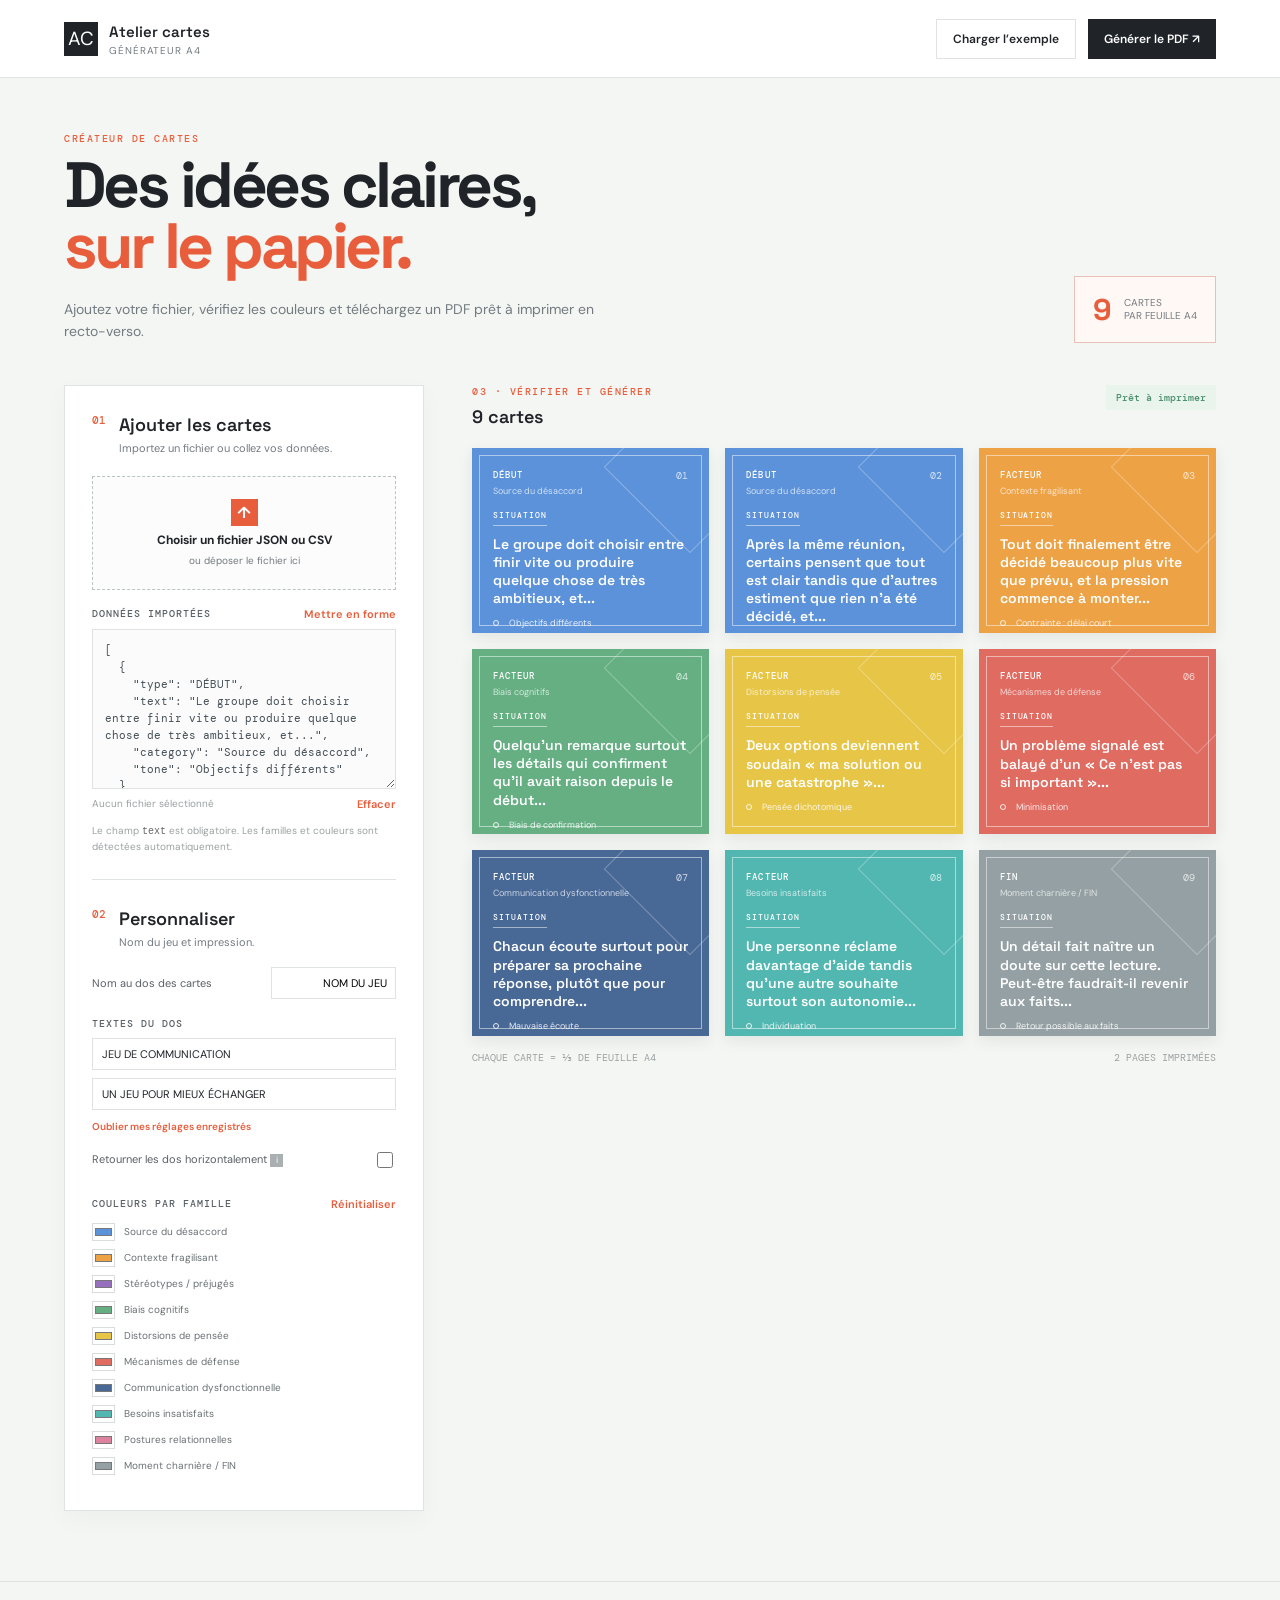
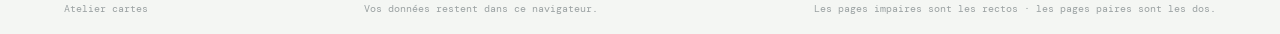
==== index.html @ bdfacb43 "Add initial implementation of card generator with HTML, CSS, and JavaScript - Created index.html for" ====
<!doctype html>
<html lang="fr">

	<head>
		<meta charset="utf-8" />
		<meta name="viewport" content="width=device-width, initial-scale=1" />
		<meta name="description" content="Générateur de cartes de jeu à imprimer sur feuilles A4." />
		<title>Atelier cartes · générateur A4</title>
		<link rel="stylesheet" href="styles.css" />
	</head>

	<body>
		<header class="topbar">
			<a class="brand" href="./" aria-label="Accueil">
				<span class="brand-mark">AC</span>
				<span><strong>Atelier cartes</strong><small>Générateur A4</small></span>
			</a>
			<div class="topbar-actions">
				<button class="button button-ghost" id="load-example" type="button">Charger l’exemple</button>
				<button class="button button-primary" id="print-cards" type="button">Générer le PDF
					<span>↗</span></button>
			</div>
		</header>
		<main class="app-shell">
			<section class="intro">
				<div>
					<p class="eyebrow">Créateur de cartes</p>
					<h1>Des idées claires,<br /><em>sur le papier.</em></h1>
					<p class="intro-copy">Ajoutez votre fichier, vérifiez les couleurs et téléchargez un PDF prêt à
						imprimer en recto-verso.</p>
				</div>
				<div class="paper-note"><span>9</span><small>cartes<br />par feuille A4</small></div>
			</section>
			<section class="workspace">
				<aside class="panel controls-panel">
					<div class="panel-heading"><span class="step">01</span>
						<div>
							<h2>Ajouter les cartes</h2>
							<p>Importez un fichier ou collez vos données.</p>
						</div>
					</div>
					<label class="upload-zone" for="file-input"><span class="upload-icon">↑</span><strong>Choisir un
							fichier JSON ou CSV</strong><small>ou déposer le fichier ici</small></label>
					<input id="file-input" type="file" accept=".json,.csv,text/plain" />
					<div class="data-label"><label class="field-label" for="data-input">Données importées</label><button
							class="text-button" id="format-data" type="button">Mettre en forme</button></div>
					<textarea id="data-input" spellcheck="false" aria-label="Données des cartes"></textarea>
					<div class="input-actions">
						<span class="file-name" id="file-name">Aucun fichier sélectionné</span>
						<button class="text-button" id="clear-data" type="button">Effacer</button>
					</div>
					<p class="hint">Le champ <code>text</code> est obligatoire. Les familles et couleurs sont détectées
						automatiquement.</p>
					<div class="divider"></div>
					<div class="panel-heading compact"><span class="step">02</span>
						<div>
							<h2>Personnaliser</h2>
							<p>Nom du jeu et impression.</p>
						</div>
					</div>
					<label class="setting"><span>Nom au dos des cartes</span><input id="game-name" type="text"
							value="NOM DU JEU" maxlength="28" /></label>
					<div class="back-fields">
						<label class="field-label">Textes du dos</label>
						<input id="back-subtitle" class="back-input" type="text" value="JEU DE COMMUNICATION"
							maxlength="32" placeholder="Sous-titre" aria-label="Sous-titre du dos" />
						<input id="back-footer" class="back-input" type="text" value="UN JEU POUR MIEUX ÉCHANGER"
							maxlength="42" placeholder="Mention facultative" aria-label="Mention du dos" />
						<button class="text-button clear-settings" id="clear-settings" type="button">Oublier mes réglages enregistrés</button>
					</div>
					<label class="setting"><span>Retourner les dos horizontalement <span class="info"
								title="À activer si votre imprimante retourne les feuilles sur le bord long.">i</span></span><input
							id="mirror-back" type="checkbox" /></label>
					<div class="legend">
						<div class="legend-title">
							<p class="field-label">Couleurs par famille</p><button class="text-button" id="reset-colors"
								type="button">Réinitialiser</button>
						</div>
						<div id="legend-items"></div>
					</div>
				</aside>
				<section class="preview-area">
					<div class="preview-header">
						<div>
							<p class="eyebrow">03 · Vérifier et générer</p>
							<h2 id="card-count">0 carte</h2>
						</div><span class="status-pill" id="status">Prêt à générer</span>
					</div>
					<div id="message" class="message" role="status" aria-live="polite"></div>
					<div id="preview" class="preview-grid" aria-label="Aperçu des cartes"></div>
					<div class="preview-footer"><span>Chaque carte = ⅓ de feuille A4</span><span id="page-count">0 page
							imprimée</span></div>
				</section>
			</section>
		</main>
		<section id="print-area" aria-hidden="true"></section>
		<footer class="site-footer"><span>Atelier cartes</span><span>Vos données restent dans ce navigateur.</span><span>Les pages impaires sont les rectos · les pages
				paires sont les dos.</span></footer>
		<script src="app.js"></script>
	</body>

</html>
---- styles.css ----
@import url('https://fonts.googleapis.com/css2?family=DM+Mono:wght@400;500&family=DM+Sans:wght@400;500;600;700&family=Space+Grotesk:wght@500;600;700&display=swap');

:root {
	--ink: #202429;
	--muted: #737b80;
	--line: #dfe4e2;
	--paper: #f4f6f3;
	--white: #fff;
	--accent: #e85d3c
}

* {
	box-sizing: border-box
}

body {
	margin: 0;
	background: var(--paper);
	color: var(--ink);
	font-family: "DM Sans", sans-serif
}

button,
input,
textarea {
	font: inherit
}

button {
	cursor: pointer
}

.topbar {
	height: 78px;
	padding: 0 clamp(20px, 5vw, 72px);
	display: flex;
	align-items: center;
	justify-content: space-between;
	background: #fff;
	border-bottom: 1px solid var(--line)
}

.brand {
	display: flex;
	align-items: center;
	gap: 11px;
	color: var(--ink);
	text-decoration: none
}

.brand-mark {
	width: 34px;
	height: 34px;
	display: grid;
	place-items: center;
	color: #fff;
	background: var(--ink);
	font-size: 19px
}

.brand strong,
.brand small {
	display: block;
	line-height: 1.1
}

.brand strong {
	font: 600 15px "Space Grotesk"
}

.brand small {
	margin-top: 4px;
	color: var(--muted);
	font-size: 10px;
	letter-spacing: .09em;
	text-transform: uppercase
}

.topbar-actions {
	display: flex;
	gap: 12px
}

.button {
	border: 0;
	padding: 11px 16px;
	font-weight: 600;
	font-size: 12px
}

.button-primary {
	color: #fff;
	background: var(--ink)
}

.button-ghost {
	color: var(--ink);
	background: transparent;
	border: 1px solid var(--line)
}

.app-shell {
	max-width: 1280px;
	margin: auto;
	padding: 54px clamp(20px, 5vw, 72px) 70px
}

.intro {
	display: flex;
	align-items: flex-end;
	justify-content: space-between;
	margin-bottom: 42px
}

.eyebrow {
	color: var(--accent);
	margin: 0 0 10px;
	font: 500 10px "DM Mono";
	letter-spacing: .15em;
	text-transform: uppercase
}

.intro h1 {
	margin: 0;
	font: 700 clamp(40px, 5vw, 68px)/.96 "Space Grotesk";
	letter-spacing: -.055em
}

.intro h1 em {
	color: var(--accent);
	font-style: normal
}

.intro-copy {
	max-width: 560px;
	margin: 20px 0 0;
	color: var(--muted);
	font-size: 14px;
	line-height: 1.6
}

.paper-note {
	display: flex;
	align-items: center;
	gap: 12px;
	padding: 13px 18px;
	color: var(--accent);
	border: 1px solid #e9c0b6;
	background: #fff8f5
}

.paper-note span {
	font: 700 30px "Space Grotesk"
}

.paper-note small {
	color: var(--muted);
	font-size: 10px;
	line-height: 1.35;
	text-transform: uppercase
}

.workspace {
	display: grid;
	grid-template-columns: minmax(300px, 360px) 1fr;
	gap: 48px;
	align-items: start
}

.panel {
	padding: 27px;
	background: #fff;
	border: 1px solid var(--line);
	box-shadow: 0 8px 25px #20242908
}

.panel-heading {
	display: flex;
	gap: 13px;
	align-items: flex-start;
	margin-bottom: 21px
}

.panel-heading.compact {
	margin-top: 27px;
	margin-bottom: 18px
}

.step {
	color: var(--accent);
	font: 500 11px "DM Mono"
}

.panel h2,
.preview-header h2 {
	margin: 0;
	font: 600 18px "Space Grotesk"
}

.panel-heading p {
	margin: 5px 0 0;
	color: var(--muted);
	font-size: 11px
}

.field-label {
	display: block;
	margin: 0;
	color: #596166;
	font: 500 10px "DM Mono";
	letter-spacing: .1em;
	text-transform: uppercase
}

.upload-zone {
	display: flex;
	flex-direction: column;
	align-items: center;
	gap: 6px;
	padding: 22px 10px;
	border: 1px dashed #bac4c1;
	background: #fbfcfb;
	text-align: center;
	cursor: pointer
}

.upload-zone:hover {
	border-color: var(--accent);
	background: #fff8f5
}

.upload-icon {
	width: 27px;
	height: 27px;
	display: grid;
	place-items: center;
	color: #fff;
	background: var(--accent);
	font-weight: bold
}

.upload-zone strong {
	font-size: 12px
}

.upload-zone small {
	color: var(--muted);
	font-size: 10px
}

#file-input {
	display: none
}

.data-label,
.legend-title {
	display: flex;
	justify-content: space-between;
	align-items: center;
	margin: 17px 0 8px
}

.data-label .field-label {
	margin: 0
}

textarea {
	display: block;
	width: 100%;
	height: 160px;
	resize: vertical;
	padding: 12px;
	color: #465058;
	background: #fafbfa;
	border: 1px solid var(--line);
	font: 11px/1.55 "DM Mono";
	outline: none
}

textarea:focus,
input:focus {
	border-color: var(--accent);
	outline: 2px solid #e85d3c20
}

.input-actions {
	display: flex;
	justify-content: space-between;
	align-items: center;
	margin-top: 8px
}

.file-name {
	overflow: hidden;
	color: #9aa1a2;
	font-size: 10px;
	text-overflow: ellipsis;
	white-space: nowrap
}

.text-button {
	padding: 0;
	color: var(--accent);
	background: none;
	border: 0;
	font-size: 11px;
	font-weight: 600
}

.hint {
	margin: 12px 0 0;
	color: #9aa1a2;
	font-size: 10px;
	line-height: 1.5
}

.hint code {
	color: #666
}

.divider {
	height: 1px;
	margin: 25px 0;
	background: var(--line)
}

.setting {
	display: flex;
	align-items: center;
	justify-content: space-between;
	gap: 12px;
	margin: 14px 0;
	color: #596166;
	font-size: 11px
}

.setting input[type=text] {
	width: 125px;
	padding: 8px;
	border: 1px solid var(--line);
	font-size: 11px;
	text-align: right
}

.setting input[type=checkbox] {
	width: 16px;
	height: 16px;
	accent-color: var(--accent)
}

.back-fields {
	margin: 18px 0 4px
}

.back-input {
	display: block;
	width: 100%;
	margin-top: 8px;
	padding: 8px 9px;
	border: 1px solid var(--line);
	color: var(--ink);
	font-size: 11px
}

.clear-settings {
	margin-top: 10px;
	font-size: 10px
}

.info {
	display: inline-grid;
	place-items: center;
	width: 13px;
	height: 13px;
	color: #fff;
	background: #aab0b1;
	font-size: 9px
}

.legend {
	margin-top: 26px
}

.legend-title {
	margin: 0 0 12px
}

.legend-item {
	display: flex;
	align-items: center;
	gap: 9px;
	margin: 8px 0;
	color: #697174;
	font-size: 10px
}

.legend-item input {
	width: 23px;
	height: 18px;
	padding: 0;
	border: 1px solid #d8dddb;
	background: none;
	cursor: pointer
}

.preview-header {
	display: flex;
	justify-content: space-between;
	align-items: flex-start;
	margin-bottom: 20px
}

.preview-header .eyebrow {
	margin-bottom: 7px
}

.status-pill {
	padding: 6px 10px;
	color: #4d916f;
	background: #e9f4ec;
	font: 500 10px "DM Mono"
}

.message {
	display: none;
	margin: -7px 0 17px;
	padding: 10px 12px;
	color: #a34a3d;
	background: #fff0ec;
	font-size: 11px
}

.message.visible {
	display: block
}

.preview-grid {
	display: grid;
	grid-template-columns: repeat(3, 1fr);
	gap: 16px
}

.preview-card {
	min-width: 0;
	position: relative;
	display: flex;
	flex-direction: column;
	justify-content: space-between;
	aspect-ratio: 1.28/1;
	padding: 21px;
	background: var(--card-color);
	color: #fff;
	box-shadow: 0 5px 14px #20242914;
	overflow: hidden
}

.preview-card:before {
	content: "";
	position: absolute;
	width: 120px;
	height: 120px;
	right: -42px;
	top: -42px;
	border: 1px solid #ffffff45;
	transform: rotate(45deg)
}

.preview-card:after {
	content: "";
	position: absolute;
	inset: 7px;
	border: 1px solid #ffffff80;
	pointer-events: none
}

.card-top {
	display: flex;
	justify-content: space-between;
	gap: 5px;
	position: relative;
	z-index: 1
}

.card-top>div {
	display: flex;
	flex-direction: column;
	gap: 4px
}

.card-type {
	font: 500 9px "DM Mono";
	letter-spacing: .12em;
	text-transform: uppercase
}

.card-family {
	max-width: 150px;
	overflow: hidden;
	font-size: 9px;
	opacity: .72;
	text-overflow: ellipsis;
	white-space: nowrap
}

.card-number {
	font: 10px "DM Mono";
	opacity: .75
}

.card-text {
	margin: 9px 0 5px;
	font: 600 clamp(10px, 1.1vw, 14px)/1.3 "Space Grotesk";
	display: -webkit-box;
	-webkit-box-orient: vertical;
	-webkit-line-clamp: 5;
	overflow: hidden
}

.card-content {
	position: relative;
	z-index: 1;
	padding: 5px 0
}

.card-label {
	display: inline-block;
	padding-bottom: 5px;
	border-bottom: 1px solid #ffffff80;
	font: 500 8px "DM Mono";
	letter-spacing: .12em;
	text-transform: uppercase
}

.card-meta {
	position: relative;
	z-index: 1;
	display: flex;
	align-items: center;
	gap: 5px;
	font-size: 9px;
	opacity: .86
}

.card-dot {
	width: 6px;
	height: 6px;
	display: inline-block;
	margin-right: 5px;
	border: 1px solid #fff;
	border-radius: 50%;
	flex: 0 0 6px
}

.preview-footer {
	display: flex;
	justify-content: space-between;
	margin-top: 15px;
	color: #9aa1a2;
	font: 10px "DM Mono";
	text-transform: uppercase
}

.site-footer {
	display: flex;
	justify-content: space-between;
	padding: 20px clamp(20px, 5vw, 72px);
	color: #9aa1a2;
	border-top: 1px solid var(--line);
	font: 10px "DM Mono"
}

#print-area {
	display: none
}

@media print {
	* {
		-webkit-print-color-adjust: exact;
		print-color-adjust: exact
	}

	body>*:not(#print-area) {
		display: none !important
	}

	#print-area {
		display: block !important
	}

	@page {
		size: A4 portrait;
		margin: 0
	}

	.print-page {
		width: 210mm;
		height: 297mm;
		display: grid;
		grid-template-columns: repeat(3, 70mm);
		grid-template-rows: repeat(3, 99mm);
		gap: 0;
		page-break-after: always
	}

	.print-card {
		position: relative;
		width: 70mm;
		height: 99mm;
		padding: 9mm 7mm;
		overflow: hidden;
		color: #202429;
		background: #fff;
		border: 0.7mm solid var(--card-color);
		font-family: "DM Sans", sans-serif
	}

	.print-card:before {
		content: "";
		position: absolute;
		top: 0;
		left: 0;
		width: 100%;
		height: 18mm;
		background: var(--card-color);
		border-bottom: 0.4mm solid var(--card-color)
	}

	.print-card:after {
		content: "";
		position: absolute;
		inset: 4mm;
		border: 0.3mm solid var(--card-color)
	}

	.print-card .card-top {
		display: flex;
		justify-content: space-between;
		position: relative;
		z-index: 1;
		color: #fff
	}

	.print-card .card-top>div {
		display: flex;
		flex-direction: column;
		gap: 1.5mm
	}

	.print-card .card-type {
		font: 500 7pt "DM Mono";
		letter-spacing: .08em
	}

	.print-card .card-family {
		max-width: 38mm;
		overflow: hidden;
		font-size: 6pt;
		opacity: .9;
		text-overflow: ellipsis;
		white-space: nowrap
	}

	.print-card .card-number {
		font: 7pt "DM Mono";
		opacity: .75
	}

	.print-card .card-content {
		position: relative;
		z-index: 1;
		margin-top: 10mm;
		padding: 0 1mm
	}

	.print-card .card-label {
		display: inline-block;
		padding-bottom: 1.5mm;
		color: var(--card-color);
		border-bottom: 0.4mm solid var(--card-color);
		font: 500 6pt "DM Mono";
		letter-spacing: .1em;
		text-transform: uppercase
	}

	.print-card .card-text {
		margin: 6mm 0 4mm;
		font: 600 10pt/1.35 "Space Grotesk";
		display: -webkit-box;
		-webkit-box-orient: vertical;
		-webkit-line-clamp: 6;
		overflow: hidden
	}

	.print-card .card-meta {
		position: absolute;
		z-index: 1;
		bottom: 9mm;
		left: 8mm;
		right: 8mm;
		display: flex;
		align-items: center;
		gap: 1.5mm;
		color: #596166;
		font-size: 7.5pt;
	}

	.print-card .card-dot {
		display: inline-block;
		width: 2mm;
		height: 2mm;
		margin-right: 1mm;
		border: 0.5mm solid var(--card-color);
		border-radius: 50%
	}

	.back-page .print-card {
		display: flex;
		flex-direction: column;
		align-items: center;
		justify-content: center;
		background: #202429;
		border-color: #e85d3c
	}

	.back-page .print-card:before {
		content: "";
		position: absolute;
		inset: 6mm;
		width: auto;
		height: auto;
		background: transparent;
		border: 1.5mm solid #e85d3c
	}

	.back-page .print-card:after {
		content: "";
		position: absolute;
		inset: 11mm;
		border: 0.3mm solid #fff
	}

	.back-mark,
	.back-name,
	.back-subtitle {
		position: relative;
		z-index: 2;
		color: #fff
	}

	.back-mark {
		display: grid;
		place-items: center;
		width: 22mm;
		height: 22mm;
		color: #fff;
		border: 1mm solid #e85d3c;
		border-radius: 50%;
		font: 600 16pt "Space Grotesk";
		letter-spacing: .08em
	}

	.back-name {
		margin-top: 5mm;
		font: 600 14pt "Space Grotesk";
		letter-spacing: .08em;
		text-align: center
	}

	.back-subtitle {
		margin-top: 3mm;
		font: 500 6pt "DM Mono";
		letter-spacing: .18em
	}

	.back-footer {
		position: absolute;
		bottom: 8mm;
		z-index: 2;
		color: #aeb4b5;
		font: 500 5.5pt "DM Mono";
		letter-spacing: .12em;
		text-align: center
	}

	.back-page.mirrored {
		direction: rtl
	}

	.back-page.mirrored .print-card:after {
		direction: ltr
	}
}

@media(max-width:800px) {
	.topbar {
		height: auto;
		padding-block: 15px;
		gap: 14px;
		align-items: flex-start
	}

	.topbar-actions {
		flex-direction: column;
		gap: 6px
	}

	.button {
		padding: 8px 10px;
		font-size: 10px
	}

	.intro {
		align-items: flex-start;
		flex-direction: column;
		gap: 24px
	}

	.workspace {
		grid-template-columns: 1fr;
		gap: 32px
	}

	.controls-panel {
		order: 2
	}

	.preview-area {
		order: 1
	}

	.site-footer {
		flex-direction: column;
		gap: 9px
	}
}

@media(max-width:480px) {
	.preview-grid {
		gap: 5px
	}

	.preview-card {
		padding: 12px 10px
	}

	.card-text {
		font-size: 9px
	}

	.card-meta,
	.card-type,
	.card-number {
		font-size: 7px
	}
}
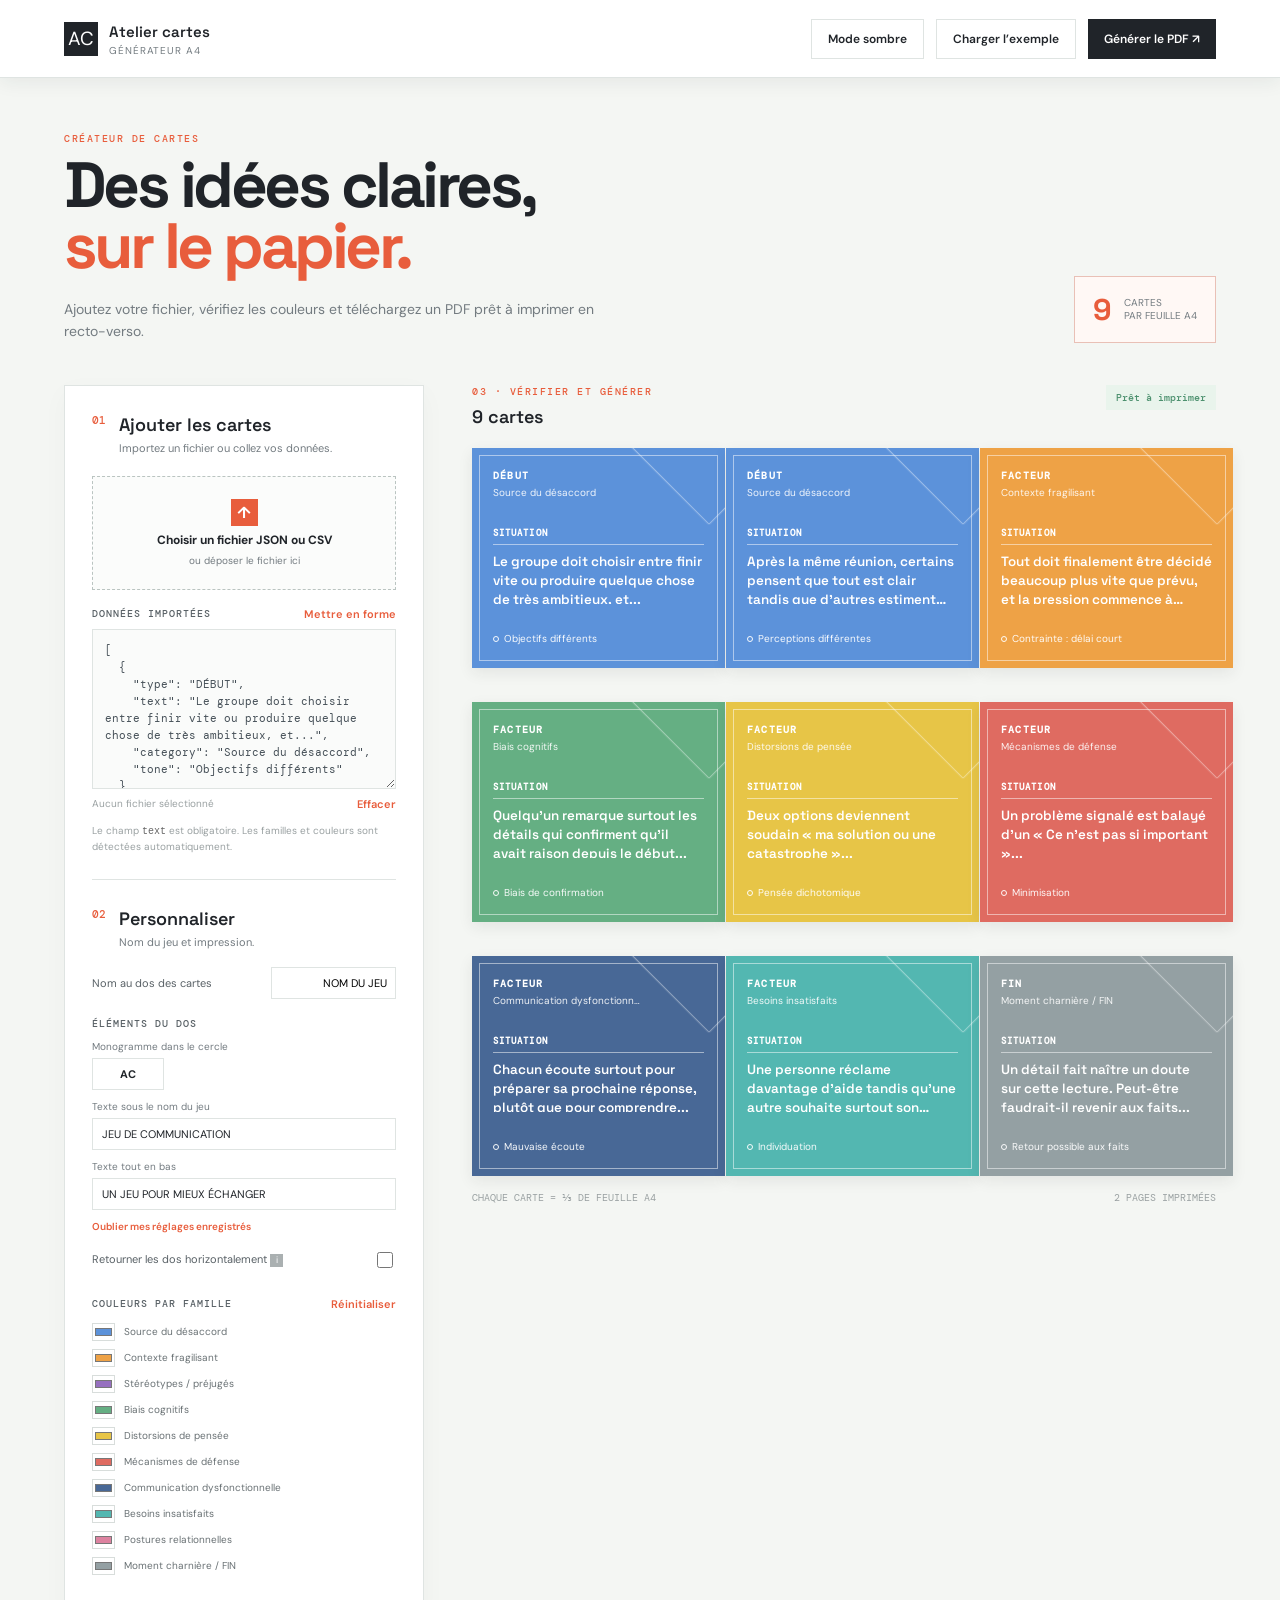
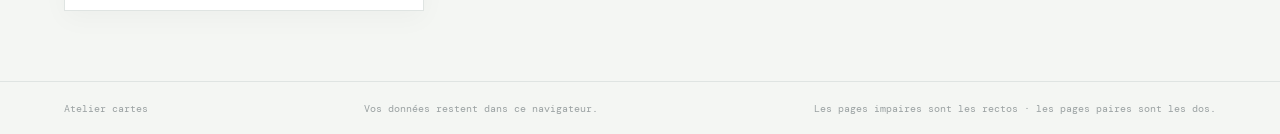
==== commit 5b4d55a7: "Enhance card generator with customizable back elements, dark mode support, and improved layout" ====
--- a/index.html
+++ b/index.html
@@ -16,6 +16,7 @@
 				<span><strong>Atelier cartes</strong><small>Générateur A4</small></span>
 			</a>
 			<div class="topbar-actions">
+				<button class="button button-ghost" id="theme-toggle" type="button" aria-pressed="false">Mode sombre</button>
 				<button class="button button-ghost" id="load-example" type="button">Charger l’exemple</button>
 				<button class="button button-primary" id="print-cards" type="button">Générer le PDF
 					<span>↗</span></button>
@@ -61,11 +62,16 @@
 					<label class="setting"><span>Nom au dos des cartes</span><input id="game-name" type="text"
 							value="NOM DU JEU" maxlength="28" /></label>
 					<div class="back-fields">
-						<label class="field-label">Textes du dos</label>
-						<input id="back-subtitle" class="back-input" type="text" value="JEU DE COMMUNICATION"
-							maxlength="32" placeholder="Sous-titre" aria-label="Sous-titre du dos" />
-						<input id="back-footer" class="back-input" type="text" value="UN JEU POUR MIEUX ÉCHANGER"
-							maxlength="42" placeholder="Mention facultative" aria-label="Mention du dos" />
+						<label class="field-label">Éléments du dos</label>
+						<label class="back-field"><span>Monogramme dans le cercle</span><input id="back-mark"
+							class="back-input back-mark-input" type="text" value="AC" maxlength="4"
+							aria-label="Monogramme dans le cercle" /></label>
+						<label class="back-field"><span>Texte sous le nom du jeu</span><input id="back-subtitle"
+							class="back-input" type="text" value="JEU DE COMMUNICATION" maxlength="32"
+							aria-label="Texte sous le nom du jeu" /></label>
+						<label class="back-field"><span>Texte tout en bas</span><input id="back-footer"
+							class="back-input" type="text" value="UN JEU POUR MIEUX ÉCHANGER" maxlength="42"
+							aria-label="Texte tout en bas du dos" /></label>
 						<button class="text-button clear-settings" id="clear-settings" type="button">Oublier mes réglages enregistrés</button>
 					</div>
 					<label class="setting"><span>Retourner les dos horizontalement <span class="info"
--- a/styles.css
+++ b/styles.css
@@ -9,6 +9,14 @@
 	--accent: #e85d3c
 }
 
+body.dark-mode {
+	--ink: #edf1ef;
+	--muted: #aab4b2;
+	--line: #394341;
+	--paper: #171c1d;
+	--white: #222a2b
+}
+
 * {
 	box-sizing: border-box
 }
@@ -31,13 +39,56 @@
 }
 
 .topbar {
+	position: sticky;
+	top: 0;
+	z-index: 20;
 	height: 78px;
 	padding: 0 clamp(20px, 5vw, 72px);
 	display: flex;
 	align-items: center;
 	justify-content: space-between;
 	background: #fff;
-	border-bottom: 1px solid var(--line)
+	border-bottom: 1px solid var(--line);
+	box-shadow: 0 4px 18px #20242912
+}
+
+body.dark-mode .topbar,
+body.dark-mode .panel {
+	background: var(--white)
+}
+
+body.dark-mode .button-ghost,
+body.dark-mode .setting input[type=text],
+body.dark-mode .back-input,
+body.dark-mode textarea {
+	color: var(--ink);
+	background: #1b2223;
+	border-color: var(--line)
+}
+
+body.dark-mode .upload-zone {
+	background: #1b2223;
+	border-color: #52615e
+}
+
+body.dark-mode .paper-note {
+	background: #2b2220;
+	border-color: #704337
+}
+
+body.dark-mode .brand-mark {
+	color: #fff;
+	background: var(--accent)
+}
+
+body.dark-mode .button-primary {
+	color: #fff;
+	background: var(--accent)
+}
+
+body.dark-mode .status-pill {
+	color: #b9f1cf !important;
+	background: #193b2b !important
 }
 
 .brand {
@@ -362,6 +413,23 @@
 	font-size: 11px
 }
 
+.back-field {
+	display: block;
+	margin-top: 10px;
+	color: var(--muted);
+	font-size: 10px
+}
+
+.back-field .back-input {
+	margin-top: 5px
+}
+
+.back-mark-input {
+	width: 72px;
+	font-weight: 700;
+	text-align: center
+}
+
 .clear-settings {
 	margin-top: 10px;
 	font-size: 10px
@@ -437,16 +505,19 @@
 .preview-grid {
 	display: grid;
 	grid-template-columns: repeat(3, 1fr);
-	gap: 16px
+	column-gap: 18px;
+	row-gap: 34px;
+	align-items: start
 }
 
 .preview-card {
 	min-width: 0;
 	position: relative;
-	display: flex;
-	flex-direction: column;
-	justify-content: space-between;
-	aspect-ratio: 1.28/1;
+	display: grid;
+	grid-template-rows: auto minmax(0, 1fr) auto;
+	gap: 8px;
+	aspect-ratio: 1.15/1;
+	min-height: 220px;
 	padding: 21px;
 	background: var(--card-color);
 	color: #fff;
@@ -454,15 +525,18 @@
 	overflow: hidden
 }
 
-.preview-card:before {
-	content: "";
+.card-corner {
 	position: absolute;
-	width: 120px;
-	height: 120px;
-	right: -42px;
-	top: -42px;
-	border: 1px solid #ffffff45;
-	transform: rotate(45deg)
+	width: 110px;
+	height: 76px;
+	right: -27px;
+	top: -27px;
+	border: 1px solid #ffffff65;
+	border-radius: 2px;
+	transform: rotate(45deg);
+	box-shadow: 0 0 0 1px #ffffff18;
+	z-index: 1;
+	pointer-events: none
 }
 
 .preview-card:after {
@@ -488,7 +562,7 @@
 }
 
 .card-type {
-	font: 500 9px "DM Mono";
+	font: 600 10px "DM Mono";
 	letter-spacing: .12em;
 	text-transform: uppercase
 }
@@ -496,37 +570,38 @@
 .card-family {
 	max-width: 150px;
 	overflow: hidden;
-	font-size: 9px;
-	opacity: .72;
+	font-size: 10px;
+	opacity: .9;
 	text-overflow: ellipsis;
 	white-space: nowrap
 }
 
-.card-number {
-	font: 10px "DM Mono";
-	opacity: .75
-}
-
 .card-text {
-	margin: 9px 0 5px;
-	font: 600 clamp(10px, 1.1vw, 14px)/1.3 "Space Grotesk";
+	margin: 8px 0 0;
+	font: 600 clamp(10px, 1.05vw, 14px)/1.38 "Space Grotesk";
 	display: -webkit-box;
 	-webkit-box-orient: vertical;
-	-webkit-line-clamp: 5;
+	-webkit-line-clamp: 3;
+	max-height: 3.75em;
 	overflow: hidden
 }
 
 .card-content {
 	position: relative;
 	z-index: 1;
-	padding: 5px 0
+	display: flex;
+	flex-direction: column;
+	justify-content: center;
+	min-height: 0;
+	padding: 5px 0;
+	overflow: hidden
 }
 
 .card-label {
 	display: inline-block;
 	padding-bottom: 5px;
 	border-bottom: 1px solid #ffffff80;
-	font: 500 8px "DM Mono";
+	font: 600 9px "DM Mono";
 	letter-spacing: .12em;
 	text-transform: uppercase
 }
@@ -537,15 +612,25 @@
 	display: flex;
 	align-items: center;
 	gap: 5px;
-	font-size: 9px;
-	opacity: .86
+	min-height: 14px;
+	padding-bottom: 2px;
+	font-size: 10px;
+	line-height: 1.2;
+	opacity: .95;
+	overflow: hidden
+}
+
+.card-meta span {
+	overflow: hidden;
+	text-overflow: ellipsis;
+	white-space: nowrap
 }
 
 .card-dot {
 	width: 6px;
 	height: 6px;
 	display: inline-block;
-	margin-right: 5px;
+	margin: 0;
 	border: 1px solid #fff;
 	border-radius: 50%;
 	flex: 0 0 6px
@@ -606,11 +691,11 @@
 		position: relative;
 		width: 70mm;
 		height: 99mm;
-		padding: 9mm 7mm;
+		padding: 8mm 7mm;
 		overflow: hidden;
 		color: #202429;
 		background: #fff;
-		border: 0.7mm solid var(--card-color);
+		border: 0.5mm solid var(--card-color);
 		font-family: "DM Sans", sans-serif
 	}
 
@@ -620,7 +705,7 @@
 		top: 0;
 		left: 0;
 		width: 100%;
-		height: 18mm;
+		height: 20mm;
 		background: var(--card-color);
 		border-bottom: 0.4mm solid var(--card-color)
 	}
@@ -628,8 +713,23 @@
 	.print-card:after {
 		content: "";
 		position: absolute;
-		inset: 4mm;
-		border: 0.3mm solid var(--card-color)
+		inset: 3.5mm;
+		border: 0.25mm solid var(--card-color);
+		pointer-events: none
+	}
+
+	.print-card .card-corner {
+		position: absolute;
+		width: 28mm;
+		height: 19mm;
+		right: -6mm;
+		top: -6mm;
+		border: 0.35mm solid #ffffffa8;
+		border-radius: .7mm;
+		transform: rotate(45deg);
+		box-shadow: 0 0 0 .35mm #ffffff30;
+		z-index: 1;
+		pointer-events: none
 	}
 
 	.print-card .card-top {
@@ -647,29 +747,25 @@
 	}
 
 	.print-card .card-type {
-		font: 500 7pt "DM Mono";
+		font: 600 8pt "DM Mono";
 		letter-spacing: .08em
 	}
 
 	.print-card .card-family {
 		max-width: 38mm;
 		overflow: hidden;
-		font-size: 6pt;
+		font-size: 7pt;
 		opacity: .9;
 		text-overflow: ellipsis;
 		white-space: nowrap
 	}
 
-	.print-card .card-number {
-		font: 7pt "DM Mono";
-		opacity: .75
-	}
-
 	.print-card .card-content {
 		position: relative;
 		z-index: 1;
-		margin-top: 10mm;
-		padding: 0 1mm
+		margin-top: 9mm;
+		padding: 0 1mm;
+		overflow: visible
 	}
 
 	.print-card .card-label {
@@ -677,18 +773,15 @@
 		padding-bottom: 1.5mm;
 		color: var(--card-color);
 		border-bottom: 0.4mm solid var(--card-color);
-		font: 500 6pt "DM Mono";
+		font: 600 7pt "DM Mono";
 		letter-spacing: .1em;
 		text-transform: uppercase
 	}
 
 	.print-card .card-text {
-		margin: 6mm 0 4mm;
-		font: 600 10pt/1.35 "Space Grotesk";
-		display: -webkit-box;
-		-webkit-box-orient: vertical;
-		-webkit-line-clamp: 6;
-		overflow: hidden
+		margin: 5mm 0 4mm;
+		font: 600 var(--text-size, 9.5pt)/1.38 "Space Grotesk";
+		overflow-wrap: anywhere
 	}
 
 	.print-card .card-meta {
@@ -701,7 +794,7 @@
 		align-items: center;
 		gap: 1.5mm;
 		color: #596166;
-		font-size: 7.5pt;
+		font-size: 8.5pt;
 	}
 
 	.print-card .card-dot {
@@ -836,20 +929,31 @@
 
 @media(max-width:480px) {
 	.preview-grid {
-		gap: 5px
+		column-gap: 10px;
+		row-gap: 24px
 	}
 
 	.preview-card {
 		padding: 12px 10px
 	}
 
+	.preview-card .card-meta {
+		min-height: 12px
+	}
+
 	.card-text {
-		font-size: 9px
+		font-size: 10px
 	}
 
 	.card-meta,
-	.card-type,
-	.card-number {
-		font-size: 7px
+	.card-type {
+		font-size: 8px
+	}
+
+	.card-corner {
+		width: 86px;
+		height: 60px;
+		right: -23px;
+		top: -23px
 	}
 }
